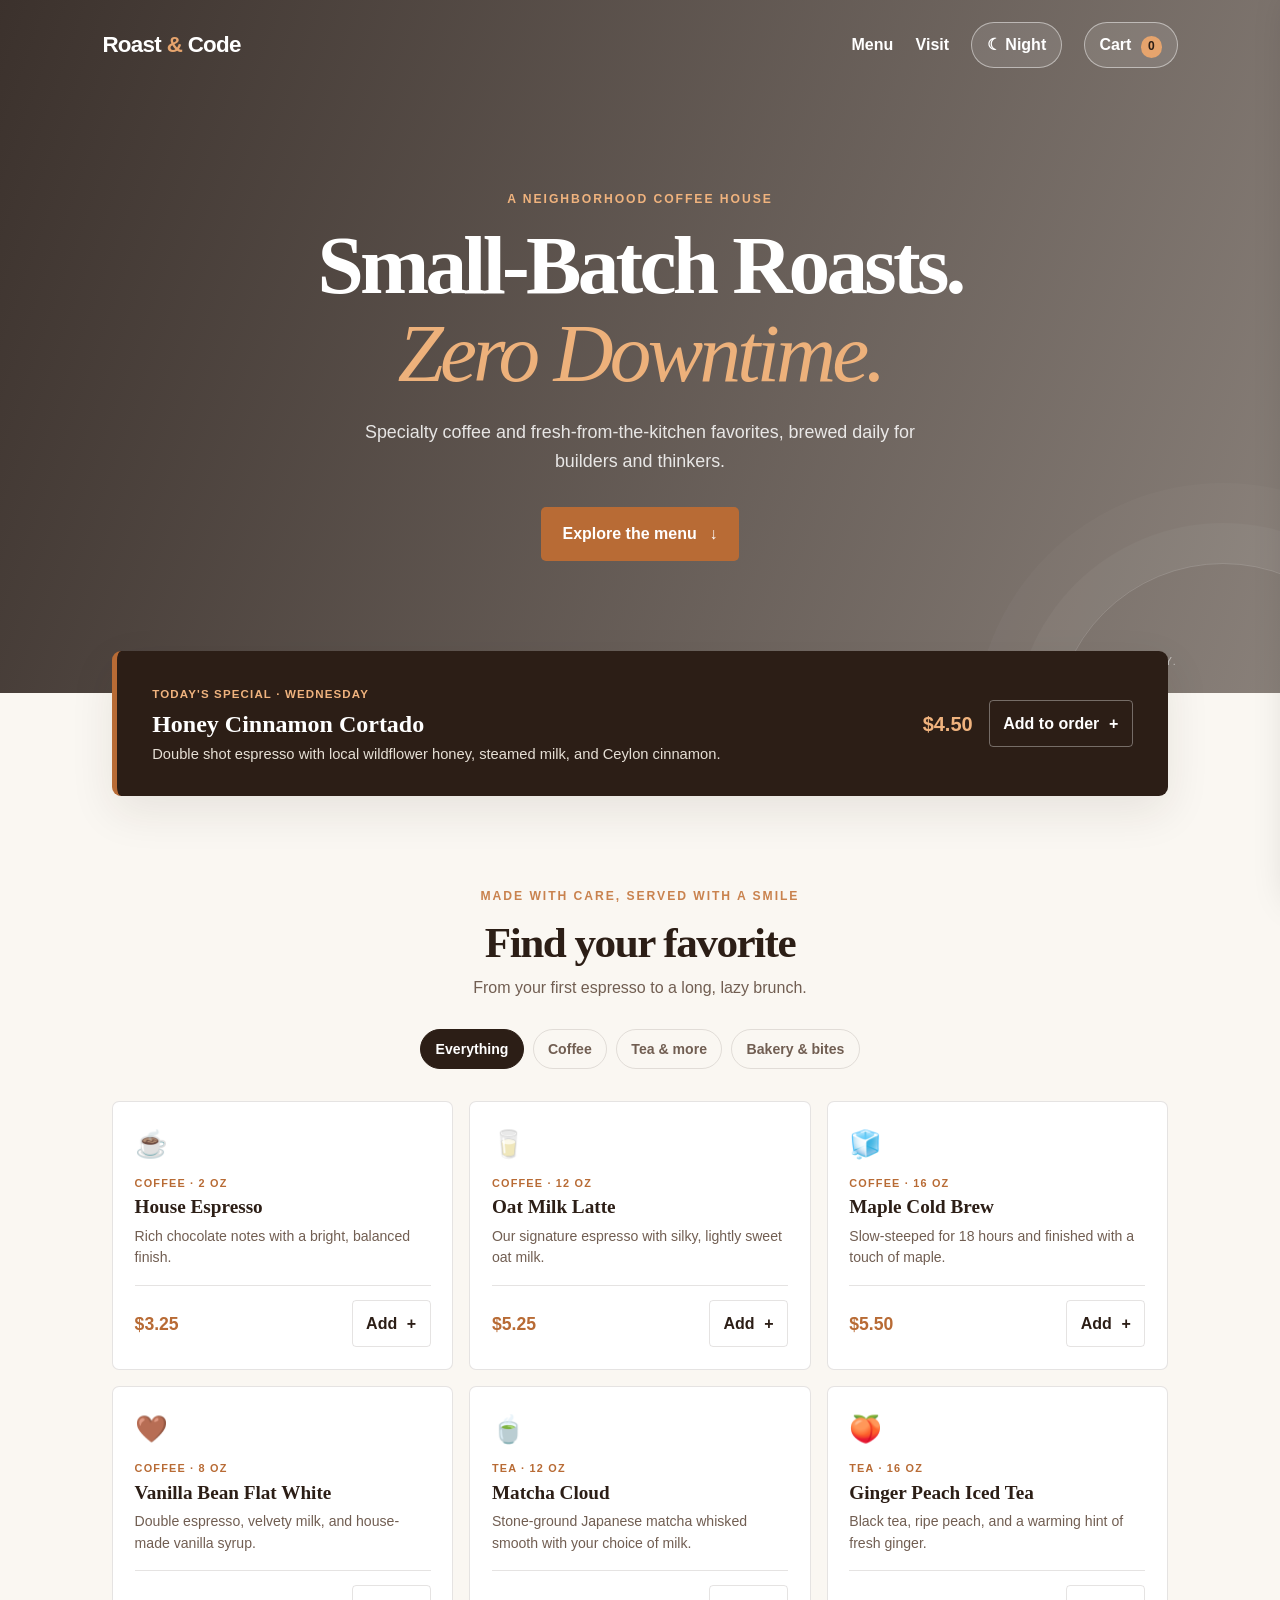
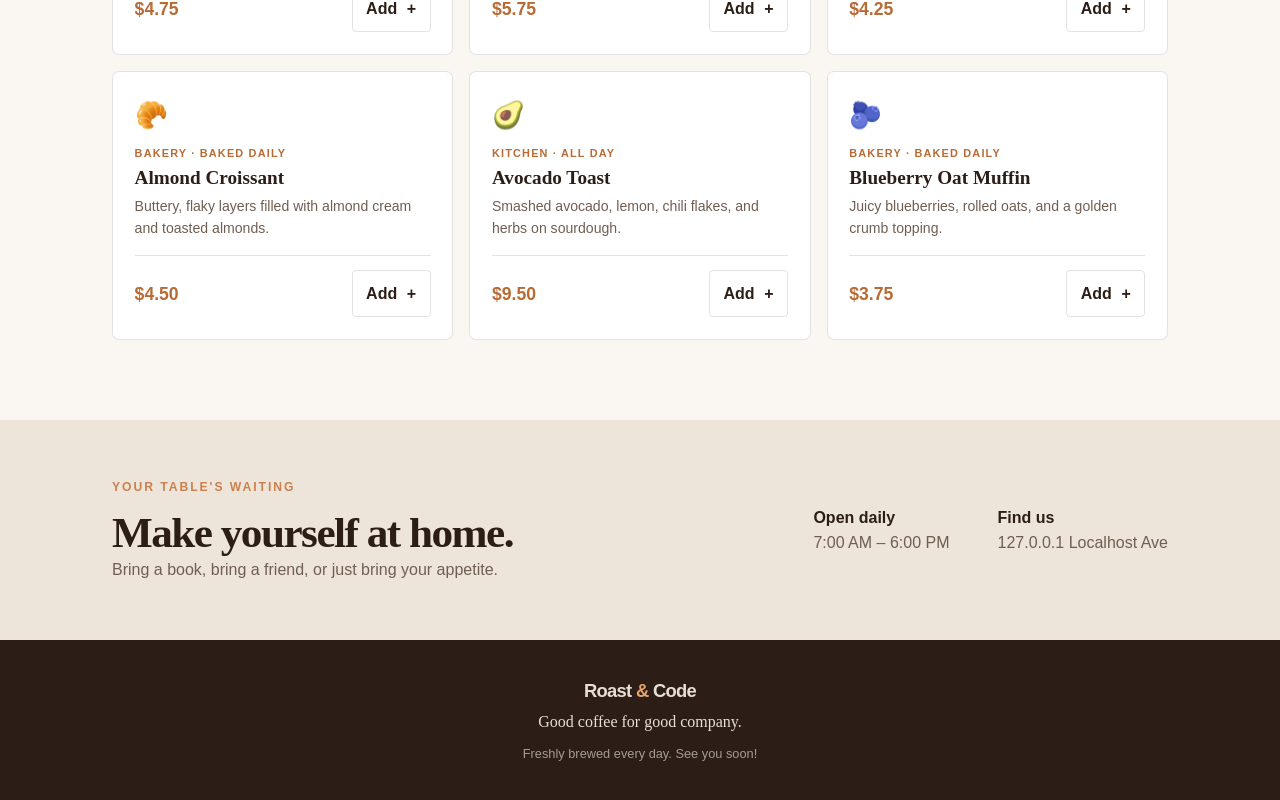
==== index.html @ 89de49c5 "added web files and workflow" ====
<!DOCTYPE html>
<html lang="en">
<head>
  <meta charset="UTF-8">
  <meta name="viewport" content="width=device-width, initial-scale=1.0">
  <meta name="theme-color" content="#faf7f2">
  <meta name="description" content="Small-batch coffee, seasonal drinks, and good food at Roast & Code Cafe.">
  <title>Roast & Code | Artisan Coffee</title>
  <link rel="stylesheet" href="style.css">
</head>
<body>
  <header class="hero">
    <nav class="site-nav" aria-label="Main navigation">
      <a class="logo" href="#home" aria-label="Roast and Code Cafe home">Roast <span>&</span> Code</a>
      <div class="nav-actions">
        <div class="links">
          <a href="#menu">Menu</a>
          <a href="#visit">Visit</a>
        </div>
        <button class="theme-toggle" id="theme-toggle" type="button" aria-label="Switch to night mode" title="Switch to night mode">☾ <span>Night</span></button>
        <button class="cart-toggle" id="cart-toggle" type="button" aria-controls="cart-panel" aria-expanded="false">Cart <span class="cart-count" id="cart-count">0</span></button>
      </div>
    </nav>
    <div class="hero-content" id="home">
      <p class="eyebrow">A neighborhood coffee house</p>
      <h1>Small-Batch Roasts.<br><em>Zero Downtime.</em></h1>
      <p>Specialty coffee and fresh-from-the-kitchen favorites, brewed daily for builders and thinkers.</p>
      <a href="#menu" class="btn">Explore the menu <span aria-hidden="true">↓</span></a>
    </div>
    <div class="hero-note" aria-hidden="true">GOOD COFFEE. GOOD COMPANY.</div>
  </header>

  <main>
    <section class="container special-banner" aria-labelledby="special-title">
      <div class="special-card">
        <div>
          <span class="badge">Today's special · <span id="special-day">Daily</span></span>
          <h2 id="special-title">Honey Cinnamon Cortado</h2>
          <p id="special-desc">Double shot espresso with local wildflower honey, steamed milk, and Ceylon cinnamon.</p>
        </div>
        <div class="special-action"><span class="price" id="special-price">$4.50</span><button class="add-button" type="button" data-add="Honey Cinnamon Cortado">Add to order <span aria-hidden="true">+</span></button></div>
      </div>
    </section>

    <section class="container menu-section" id="menu" aria-labelledby="menu-heading">
      <div class="section-heading">
        <p class="eyebrow">Made with care, served with a smile</p>
        <h2 id="menu-heading">Find your favorite</h2>
        <p>From your first espresso to a long, lazy brunch.</p>
      </div>
      <div class="menu-filters" role="group" aria-label="Filter menu items">
        <button class="filter-button active" type="button" data-filter="all" aria-pressed="true">Everything</button>
        <button class="filter-button" type="button" data-filter="coffee" aria-pressed="false">Coffee</button>
        <button class="filter-button" type="button" data-filter="tea" aria-pressed="false">Tea & more</button>
        <button class="filter-button" type="button" data-filter="food" aria-pressed="false">Bakery & bites</button>
      </div>
      <div class="menu-grid" id="menu-grid">
        <article class="card" data-category="coffee" data-name="House Espresso" data-price="3.25"><div class="item-icon" aria-hidden="true">☕</div><div><p class="item-type">Coffee · 2 oz</p><h3>House Espresso</h3><p>Rich chocolate notes with a bright, balanced finish.</p></div><div class="card-bottom"><span class="price">$3.25</span><button class="add-button" type="button" aria-label="Add House Espresso to cart">Add <span aria-hidden="true">+</span></button></div></article>
        <article class="card" data-category="coffee" data-name="Oat Milk Latte" data-price="5.25"><div class="item-icon" aria-hidden="true">🥛</div><div><p class="item-type">Coffee · 12 oz</p><h3>Oat Milk Latte</h3><p>Our signature espresso with silky, lightly sweet oat milk.</p></div><div class="card-bottom"><span class="price">$5.25</span><button class="add-button" type="button" aria-label="Add Oat Milk Latte to cart">Add <span aria-hidden="true">+</span></button></div></article>
        <article class="card" data-category="coffee" data-name="Maple Cold Brew" data-price="5.50"><div class="item-icon" aria-hidden="true">🧊</div><div><p class="item-type">Coffee · 16 oz</p><h3>Maple Cold Brew</h3><p>Slow-steeped for 18 hours and finished with a touch of maple.</p></div><div class="card-bottom"><span class="price">$5.50</span><button class="add-button" type="button" aria-label="Add Maple Cold Brew to cart">Add <span aria-hidden="true">+</span></button></div></article>
        <article class="card" data-category="coffee" data-name="Vanilla Bean Flat White" data-price="4.75"><div class="item-icon" aria-hidden="true">🤎</div><div><p class="item-type">Coffee · 8 oz</p><h3>Vanilla Bean Flat White</h3><p>Double espresso, velvety milk, and house-made vanilla syrup.</p></div><div class="card-bottom"><span class="price">$4.75</span><button class="add-button" type="button" aria-label="Add Vanilla Bean Flat White to cart">Add <span aria-hidden="true">+</span></button></div></article>
        <article class="card" data-category="tea" data-name="Matcha Cloud" data-price="5.75"><div class="item-icon" aria-hidden="true">🍵</div><div><p class="item-type">Tea · 12 oz</p><h3>Matcha Cloud</h3><p>Stone-ground Japanese matcha whisked smooth with your choice of milk.</p></div><div class="card-bottom"><span class="price">$5.75</span><button class="add-button" type="button" aria-label="Add Matcha Cloud to cart">Add <span aria-hidden="true">+</span></button></div></article>
        <article class="card" data-category="tea" data-name="Ginger Peach Iced Tea" data-price="4.25"><div class="item-icon" aria-hidden="true">🍑</div><div><p class="item-type">Tea · 16 oz</p><h3>Ginger Peach Iced Tea</h3><p>Black tea, ripe peach, and a warming hint of fresh ginger.</p></div><div class="card-bottom"><span class="price">$4.25</span><button class="add-button" type="button" aria-label="Add Ginger Peach Iced Tea to cart">Add <span aria-hidden="true">+</span></button></div></article>
        <article class="card" data-category="food" data-name="Almond Croissant" data-price="4.50"><div class="item-icon" aria-hidden="true">🥐</div><div><p class="item-type">Bakery · baked daily</p><h3>Almond Croissant</h3><p>Buttery, flaky layers filled with almond cream and toasted almonds.</p></div><div class="card-bottom"><span class="price">$4.50</span><button class="add-button" type="button" aria-label="Add Almond Croissant to cart">Add <span aria-hidden="true">+</span></button></div></article>
        <article class="card" data-category="food" data-name="Avocado Toast" data-price="9.50"><div class="item-icon" aria-hidden="true">🥑</div><div><p class="item-type">Kitchen · all day</p><h3>Avocado Toast</h3><p>Smashed avocado, lemon, chili flakes, and herbs on sourdough.</p></div><div class="card-bottom"><span class="price">$9.50</span><button class="add-button" type="button" aria-label="Add Avocado Toast to cart">Add <span aria-hidden="true">+</span></button></div></article>
        <article class="card" data-category="food" data-name="Blueberry Oat Muffin" data-price="3.75"><div class="item-icon" aria-hidden="true">🫐</div><div><p class="item-type">Bakery · baked daily</p><h3>Blueberry Oat Muffin</h3><p>Juicy blueberries, rolled oats, and a golden crumb topping.</p></div><div class="card-bottom"><span class="price">$3.75</span><button class="add-button" type="button" aria-label="Add Blueberry Oat Muffin to cart">Add <span aria-hidden="true">+</span></button></div></article>
      </div>
    </section>

    <section class="visit-strip" id="visit">
      <div class="visit-inner"><div><p class="eyebrow">Your table's waiting</p><h2>Make yourself at home.</h2><p>Bring a book, bring a friend, or just bring your appetite.</p></div><div class="visit-details"><p><strong>Open daily</strong><br>7:00 AM – 6:00 PM</p><p><strong>Find us</strong><br>127.0.0.1 Localhost Ave</p></div></div>
    </section>
  </main>

  <aside class="cart-panel" id="cart-panel" aria-label="Your cart" aria-hidden="true">
    <div class="cart-header"><div><p class="eyebrow">Almost yours</p><h2>Your order</h2></div><button id="close-cart" class="icon-button" type="button" aria-label="Close cart">×</button></div>
    <div class="cart-items" id="cart-items"><p class="empty-cart">Your cart is waiting for something delicious.</p></div>
    <div class="cart-footer"><div class="cart-total"><span>Total</span><strong id="cart-total">$0.00</strong></div><button class="checkout-button" id="checkout-button" type="button" disabled>Place order <span aria-hidden="true">→</span></button><p class="checkout-note">Demo checkout · no payment is collected.</p><p class="order-message" id="order-message" role="status" aria-live="polite"></p></div>
  </aside>
  <div class="cart-backdrop" id="cart-backdrop" hidden></div>

  <footer><p class="logo">Roast <span>&</span> Code</p><p>Good coffee for good company.</p><p class="status">Freshly brewed every day. See you soon!</p></footer>

  <script>
    // Replace this placeholder with the cafe's real order inbox when configuring email delivery.
    const ORDER_EMAIL = 'orders@example.com';
    const cart = new Map();
    const cartPanel = document.getElementById('cart-panel');
    const cartBackdrop = document.getElementById('cart-backdrop');
    const money = amount => `$${amount.toFixed(2)}`;

    // Load today's special when available; the built-in content remains as a fallback.
    fetch(`special.json?t=${Date.now()}`).then(response => {
      if (!response.ok) throw new Error('Special unavailable');
      return response.json();
    }).then(data => {
      document.getElementById('special-day').textContent = data.day;
      document.getElementById('special-title').textContent = data.drink;
      document.getElementById('special-desc').textContent = data.description;
      document.getElementById('special-price').textContent = data.price;
      const price = Number(String(data.price).replace(/[^\d.]/g, ''));
      if (Number.isFinite(price)) {
        const specialCard = document.querySelector('.special-card');
        specialCard.dataset.name = data.drink;
        specialCard.dataset.price = price;
      }
    }).catch(() => {});

    function setCartOpen(open) {
      cartPanel.classList.toggle('open', open);
      cartPanel.setAttribute('aria-hidden', String(!open));
      document.getElementById('cart-toggle').setAttribute('aria-expanded', String(open));
      cartBackdrop.hidden = !open;
      document.body.classList.toggle('cart-open', open);
      if (open) document.getElementById('close-cart').focus();
    }

    function addToCart(name, price) {
      const item = cart.get(name) || { name, price, quantity: 0 };
      item.quantity += 1;
      cart.set(name, item);
      renderCart();
      document.getElementById('order-message').textContent = '';
    }

    function renderCart() {
      const items = [...cart.values()];
      const count = items.reduce((sum, item) => sum + item.quantity, 0);
      document.getElementById('cart-count').textContent = count;
      document.getElementById('cart-items').innerHTML = items.length ? items.map(item => `
        <div class="cart-item">
          <div><h3>${escapeHTML(item.name)}</h3><p>${money(item.price)} each</p></div>
          <div class="quantity-control"><button type="button" data-quantity="${escapeHTML(item.name)}" data-change="-1" aria-label="Remove one ${escapeHTML(item.name)}">−</button><span>${item.quantity}</span><button type="button" data-quantity="${escapeHTML(item.name)}" data-change="1" aria-label="Add one ${escapeHTML(item.name)}">+</button></div>
        </div>`).join('') : '<p class="empty-cart">Your cart is waiting for something delicious.</p>';
      const total = items.reduce((sum, item) => sum + item.price * item.quantity, 0);
      document.getElementById('cart-total').textContent = money(total);
      document.getElementById('checkout-button').disabled = items.length === 0;
    }

    function escapeHTML(value) {
      return value.replace(/[&<>"']/g, char => ({ '&': '&amp;', '<': '&lt;', '>': '&gt;', '"': '&quot;', "'": '&#39;' }[char]));
    }

    document.getElementById('menu-grid').addEventListener('click', event => {
      const button = event.target.closest('.add-button');
      if (!button) return;
      const card = button.closest('.card');
      addToCart(card.dataset.name, Number(card.dataset.price));
      button.classList.add('just-added');
      button.innerHTML = 'Added <span aria-hidden="true">✓</span>';
      window.setTimeout(() => { button.classList.remove('just-added'); button.innerHTML = 'Add <span aria-hidden="true">+</span>'; }, 900);
    });

    document.querySelector('.special-card').addEventListener('click', event => {
      const button = event.target.closest('.add-button');
      if (!button) return;
      const card = button.closest('.special-card');
      addToCart(card.dataset.name || document.getElementById('special-title').textContent, Number(card.dataset.price) || 4.5);
      button.innerHTML = 'Added <span aria-hidden="true">✓</span>';
      window.setTimeout(() => { button.innerHTML = 'Add to order <span aria-hidden="true">+</span>'; }, 900);
    });

    document.getElementById('cart-items').addEventListener('click', event => {
      const button = event.target.closest('[data-quantity]');
      if (!button) return;
      const item = cart.get(button.dataset.quantity);
      if (!item) return;
      item.quantity += Number(button.dataset.change);
      if (item.quantity <= 0) cart.delete(item.name);
      renderCart();
    });

    document.querySelectorAll('.filter-button').forEach(button => button.addEventListener('click', () => {
      document.querySelectorAll('.filter-button').forEach(filter => {
        const active = filter === button;
        filter.classList.toggle('active', active);
        filter.setAttribute('aria-pressed', String(active));
      });
      document.querySelectorAll('.card').forEach(card => {
        card.hidden = button.dataset.filter !== 'all' && card.dataset.category !== button.dataset.filter;
      });
    }));

    document.getElementById('cart-toggle').addEventListener('click', () => setCartOpen(true));
    document.getElementById('close-cart').addEventListener('click', () => setCartOpen(false));
    cartBackdrop.addEventListener('click', () => setCartOpen(false));
    document.addEventListener('keydown', event => { if (event.key === 'Escape') setCartOpen(false); });

    document.getElementById('checkout-button').addEventListener('click', () => {
      const items = [...cart.values()];
      if (!items.length) return;
      const total = items.reduce((sum, item) => sum + item.price * item.quantity, 0);
      const order = items.map(item => `${item.quantity} x ${item.name} (${money(item.price * item.quantity)})`).join('\n');
      const subject = encodeURIComponent('New Roast & Code Cafe order');
      const body = encodeURIComponent(`A demo order has been placed:\n\n${order}\n\nTotal: ${money(total)}\n\nPlease confirm this order with the customer.`);
      document.getElementById('order-message').textContent = 'Order prepared! Your email app will open with the order details. This demo does not collect payment.';
      // mailto opens the customer's email app; automated sending requires a backend or email service.
      window.location.href = `mailto:${ORDER_EMAIL}?subject=${subject}&body=${body}`;
    });

    const themeToggle = document.getElementById('theme-toggle');
    const savedTheme = localStorage.getItem('roast-code-theme');
    if (savedTheme === 'night') document.body.classList.add('night-mode');
    function updateThemeButton() {
      const night = document.body.classList.contains('night-mode');
      themeToggle.innerHTML = night ? '☀ <span>Day</span>' : '☾ <span>Night</span>';
      themeToggle.setAttribute('aria-label', night ? 'Switch to day mode' : 'Switch to night mode');
      themeToggle.title = night ? 'Switch to day mode' : 'Switch to night mode';
    }
    updateThemeButton();
    themeToggle.addEventListener('click', () => {
      document.body.classList.toggle('night-mode');
      localStorage.setItem('roast-code-theme', document.body.classList.contains('night-mode') ? 'night' : 'day');
      updateThemeButton();
    });
  </script>
</body>
</html>
---- style.css ----
:root {
  color-scheme: light;
  --bg: #faf7f2;
  --surface: #fffefa;
  --dark: #2c1e16;
  --muted: #715e52;
  --accent: #b86b35;
  --accent-dark: #945126;
  --card-bg: #fff;
  --line: rgba(44, 30, 22, .12);
  --shadow: 0 16px 45px rgba(44, 30, 22, .09);
}

* { box-sizing: border-box; margin: 0; padding: 0; }
html { scroll-behavior: smooth; }
body {
  font-family: -apple-system, BlinkMacSystemFont, "Segoe UI", Roboto, sans-serif;
  background: var(--bg);
  color: var(--dark);
  line-height: 1.6;
  transition: background-color .3s ease, color .3s ease;
}
button, a { font: inherit; }
button { cursor: pointer; }
a { color: inherit; }
.site-nav { display: flex; justify-content: space-between; align-items: center; padding: 1.4rem 8%; position: relative; z-index: 1; }
.logo { color: inherit; font-weight: 850; font-size: 1.4rem; letter-spacing: -.7px; text-decoration: none; }
.logo span, footer .logo span { color: #e6a46d; }
.nav-actions, .links { display: flex; align-items: center; gap: 1.4rem; }
.links a { text-decoration: none; font-weight: 600; }
.links a:hover { color: #f0b37e; }
.theme-toggle, .cart-toggle { border: 1px solid rgba(255,255,255,.48); border-radius: 999px; background: rgba(255,255,255,.1); color: #fff; padding: .55rem .9rem; font-weight: 650; transition: background .2s, transform .2s; }
.theme-toggle:hover, .cart-toggle:hover { background: rgba(255,255,255,.22); transform: translateY(-1px); }
.cart-count { display: inline-grid; place-items: center; min-width: 1.35rem; height: 1.35rem; margin-left: .3rem; padding: 0 .25rem; border-radius: 50%; background: #e6a46d; color: #2c1e16; font-size: .75rem; }
.hero { position: relative; min-height: 77vh; display: flex; flex-direction: column; overflow: hidden; color: #fff; background: linear-gradient(110deg, rgba(33,22,17,.88), rgba(44,30,22,.55)), url('https://images.unsplash.com/photo-1497935586351-b67a49e012bf?auto=format&fit=crop&w=1800&q=85') center 53%/cover; }
.hero::after { content: ""; position: absolute; width: 21rem; height: 21rem; border: 1px solid rgba(255,255,255,.16); border-radius: 50%; right: -7rem; bottom: -13rem; box-shadow: 0 0 0 2.5rem rgba(255,255,255,.035), 0 0 0 5rem rgba(255,255,255,.025); }
.hero-content { position: relative; z-index: 1; margin: auto; text-align: center; max-width: 760px; padding: 3rem 2rem 5rem; animation: rise-in .8s ease both; }
.eyebrow { color: #c9824e; font-size: .76rem; font-weight: 800; letter-spacing: .16em; text-transform: uppercase; margin-bottom: .7rem; }
.hero-content .eyebrow { color: #f0b37e; }
.hero-content h1 { font-family: Georgia, "Times New Roman", serif; font-size: clamp(2.9rem, 7vw, 5.2rem); line-height: 1.06; letter-spacing: -.045em; margin-bottom: 1.3rem; }
.hero-content h1 em { color: #edb17b; font-weight: 500; }
.hero-content > p:not(.eyebrow) { max-width: 560px; margin: 0 auto 2rem; color: rgba(255,255,255,.85); font-size: 1.12rem; }
.btn { display: inline-flex; gap: .8rem; align-items: center; padding: .88rem 1.35rem; background: var(--accent); color: #fff; text-decoration: none; border-radius: 5px; font-weight: 700; transition: background .2s, transform .2s; }
.btn:hover { background: #c77b46; transform: translateY(-2px); }
.hero-note { position: absolute; bottom: 1.4rem; right: 8%; color: rgba(255,255,255,.55); font-size: .65rem; letter-spacing: .2em; }
.container { max-width: 1120px; margin: 0 auto; padding: 0 2rem; }
.special-banner { position: relative; z-index: 2; margin-top: -2.6rem; }
.special-card { display: flex; align-items: center; justify-content: space-between; gap: 2rem; background: var(--dark); color: #fff; padding: 1.8rem 2.2rem; border-radius: 9px; border-left: 5px solid var(--accent); box-shadow: var(--shadow); }
.badge { display: inline-block; color: #f0b37e; font-size: .72rem; font-weight: 800; letter-spacing: .1em; text-transform: uppercase; margin-bottom: .45rem; }
.special-card h2 { font: 600 1.5rem Georgia, serif; margin-bottom: .35rem; }
.special-card p:not(.eyebrow) { color: #e6dfd5; font-size: .92rem; }
.special-action { display: flex; align-items: center; gap: 1rem; flex-shrink: 0; }
.price { color: var(--accent); font-weight: 800; font-size: 1.1rem; white-space: nowrap; }
.special-card .price { color: #f0b37e; font-size: 1.25rem; }
.add-button { display: inline-flex; align-items: center; justify-content: center; gap: .6rem; padding: .62rem .85rem; border: 1px solid var(--line); border-radius: 4px; background: transparent; color: var(--dark); font-weight: 700; white-space: nowrap; transition: .2s ease; }
.add-button:hover, .add-button.just-added { background: var(--accent); border-color: var(--accent); color: white; }
.special-card .add-button { border-color: rgba(255,255,255,.35); color: #fff; }
.special-card .add-button:hover { border-color: var(--accent); }
.menu-section { padding-top: 5.7rem; padding-bottom: 5rem; }
.section-heading { text-align: center; margin-bottom: 1.8rem; }
.section-heading h2, .visit-inner h2 { font: 600 clamp(2rem, 4vw, 2.7rem) Georgia, serif; letter-spacing: -.035em; }
.section-heading > p:last-child { color: var(--muted); margin-top: .5rem; }
.menu-filters { display: flex; justify-content: center; flex-wrap: wrap; gap: .55rem; margin-bottom: 2rem; }
.filter-button { border: 1px solid var(--line); background: transparent; border-radius: 99px; padding: .48rem .9rem; color: var(--muted); font-size: .88rem; font-weight: 650; transition: .2s; }
.filter-button:hover, .filter-button.active { background: var(--dark); border-color: var(--dark); color: #fff; }
.menu-grid { display: grid; grid-template-columns: repeat(3, minmax(0, 1fr)); gap: 1rem; }
.card { min-height: 260px; background: var(--card-bg); border: 1px solid var(--line); border-radius: 7px; padding: 1.35rem; display: flex; flex-direction: column; justify-content: space-between; transition: transform .22s ease, box-shadow .22s ease, background .3s ease; animation: rise-in .45s ease both; }
.card:hover { transform: translateY(-5px); box-shadow: var(--shadow); }
.card[hidden] { display: none; }
.item-icon { font-size: 1.65rem; margin-bottom: .6rem; }
.item-type { color: var(--accent); font-size: .68rem; font-weight: 800; letter-spacing: .11em; text-transform: uppercase; margin-bottom: .24rem; }
.card h3 { font: 600 1.2rem Georgia, serif; margin-bottom: .45rem; }
.card p:not(.item-type) { color: var(--muted); font-size: .88rem; line-height: 1.55; }
.card-bottom { display: flex; justify-content: space-between; align-items: center; margin-top: 1rem; padding-top: .85rem; border-top: 1px solid var(--line); }
.visit-strip { background: #eee5da; padding: 3.6rem 2rem; transition: background .3s; }
.visit-inner { max-width: 1056px; margin: auto; display: flex; justify-content: space-between; align-items: center; gap: 2rem; }
.visit-inner > div:first-child > p:last-child, .visit-details { color: var(--muted); }
.visit-details { display: flex; gap: 3rem; }
.visit-details strong { color: var(--dark); }
footer { background: var(--dark); color: #e6dfd5; text-align: center; padding: 2.2rem 1rem; }
footer .logo { font-size: 1.15rem; }
footer > p:nth-child(2) { font-family: Georgia, serif; margin-top: .25rem; }
footer .status { opacity: .65; font-size: .8rem; margin-top: .6rem; }
.cart-backdrop { position: fixed; z-index: 9; inset: 0; background: rgba(17,12,9,.48); backdrop-filter: blur(2px); }
.cart-backdrop[hidden] { display: none; }
.cart-panel { position: fixed; z-index: 10; top: 0; right: 0; width: min(440px, 100%); height: 100dvh; display: flex; flex-direction: column; padding: 1.6rem; background: var(--surface); box-shadow: -12px 0 35px rgba(0,0,0,.15); transform: translateX(105%); transition: transform .3s ease; }
.cart-panel.open { transform: translateX(0); }
.cart-header { display: flex; justify-content: space-between; align-items: center; padding-bottom: 1rem; border-bottom: 1px solid var(--line); }
.cart-header h2 { font: 600 1.8rem Georgia, serif; }
.icon-button { border: 0; background: transparent; color: var(--dark); font-size: 2rem; line-height: 1; }
.cart-items { flex: 1; overflow-y: auto; padding: .7rem 0; }
.empty-cart { color: var(--muted); padding: 2rem 0; text-align: center; }
.cart-item { display: flex; justify-content: space-between; align-items: center; gap: 1rem; padding: 1rem 0; border-bottom: 1px solid var(--line); }
.cart-item h3 { font: 600 1rem Georgia, serif; }
.cart-item p { color: var(--muted); font-size: .82rem; }
.quantity-control { display: flex; align-items: center; gap: .7rem; }
.quantity-control button { width: 2rem; height: 2rem; border: 1px solid var(--line); border-radius: 50%; color: var(--dark); background: transparent; font-size: 1.1rem; }
.cart-footer { border-top: 1px solid var(--line); padding-top: 1rem; }
.cart-total { display: flex; justify-content: space-between; margin-bottom: 1rem; font-size: 1.1rem; }
.checkout-button { width: 100%; padding: .9rem; background: var(--accent); border: 0; border-radius: 5px; color: white; font-weight: 750; }
.checkout-button:hover:not(:disabled) { background: var(--accent-dark); }
.checkout-button:disabled { opacity: .45; cursor: not-allowed; }
.checkout-note, .order-message { text-align: center; color: var(--muted); font-size: .78rem; margin-top: .65rem; }
.order-message { color: var(--accent-dark); }
body.cart-open { overflow: hidden; }
body.night-mode { color-scheme: dark; --bg: #181512; --surface: #211d19; --dark: #f1e9df; --muted: #c2b2a4; --card-bg: #24201c; --line: rgba(244,230,215,.15); --shadow: 0 16px 45px rgba(0,0,0,.25); }
.night-mode .visit-strip { background: #26211c; }
.night-mode .special-card { background: #30251d; }
.night-mode .special-card p:not(.eyebrow) { color: #e6dfd5; }
.night-mode .filter-button:hover, .night-mode .filter-button.active { background: #e6a46d; border-color: #e6a46d; color: #241a13; }
.night-mode .visit-details strong { color: #f1e9df; }
:focus-visible { outline: 3px solid #e6a46d; outline-offset: 3px; }
@keyframes rise-in { from { opacity: 0; transform: translateY(14px); } to { opacity: 1; transform: translateY(0); } }
@media (max-width: 800px) { .menu-grid { grid-template-columns: repeat(2, minmax(0, 1fr)); } .visit-inner { align-items: flex-start; flex-direction: column; } }
@media (max-width: 600px) {
  .site-nav { padding: 1rem 5%; align-items: flex-start; }
  .nav-actions { gap: .55rem; flex-wrap: wrap; justify-content: flex-end; }
  .links { gap: .8rem; }
  .links a { font-size: .9rem; }
  .theme-toggle, .cart-toggle { padding: .45rem .65rem; font-size: .85rem; }
  .logo { font-size: 1.15rem; padding-top: .3rem; white-space: nowrap; }
  .hero { min-height: 72vh; }
  .hero-content { padding: 2.5rem 1.2rem 4rem; }
  .hero-content h1 { font-size: clamp(2.65rem, 12vw, 4rem); }
  .container { padding: 0 1.1rem; }
  .special-card { align-items: flex-start; flex-direction: column; gap: 1rem; padding: 1.5rem; }
  .special-action { width: 100%; justify-content: space-between; }
  .menu-section { padding-top: 4rem; padding-bottom: 3.5rem; }
  .menu-grid { grid-template-columns: 1fr; }
  .card { min-height: 225px; }
  .visit-details { gap: 1.8rem; flex-wrap: wrap; }
}
@media (prefers-reduced-motion: reduce) { *, *::before, *::after { scroll-behavior: auto !important; animation-duration: .01ms !important; transition-duration: .01ms !important; } }
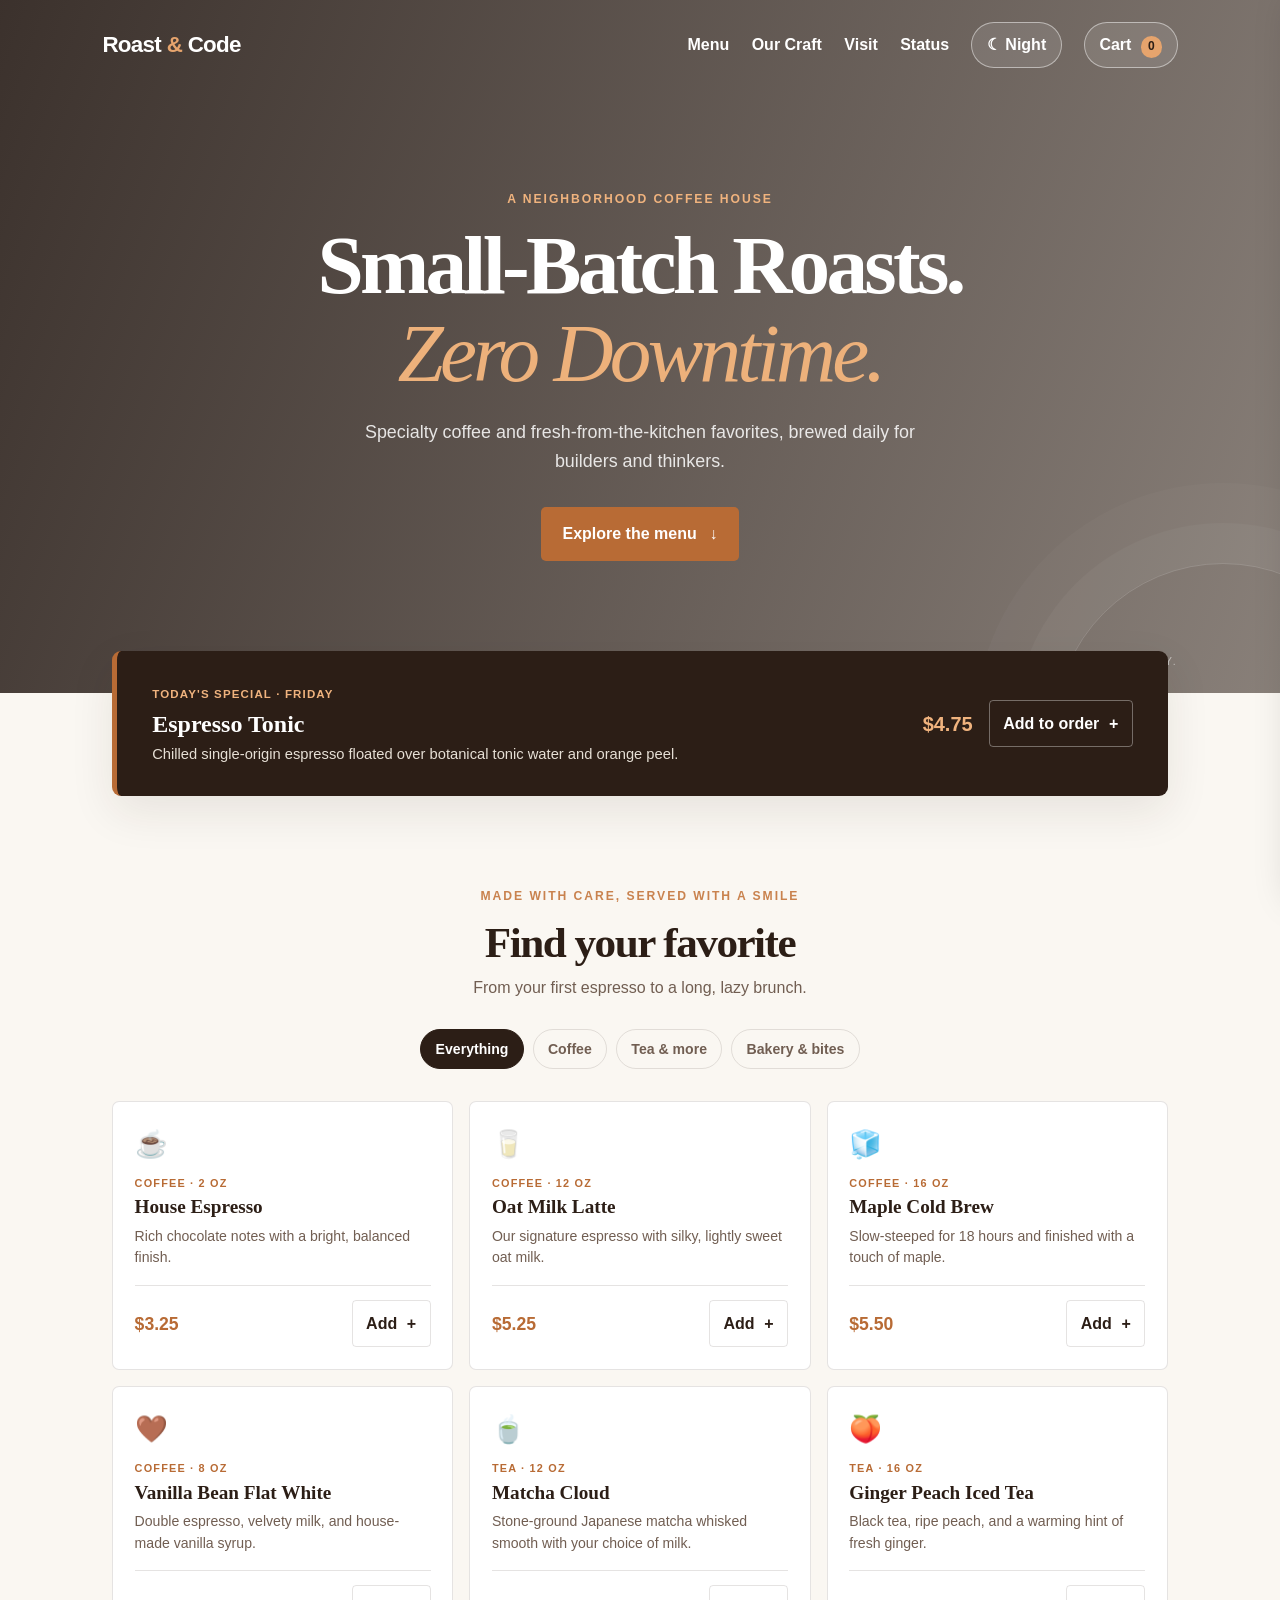
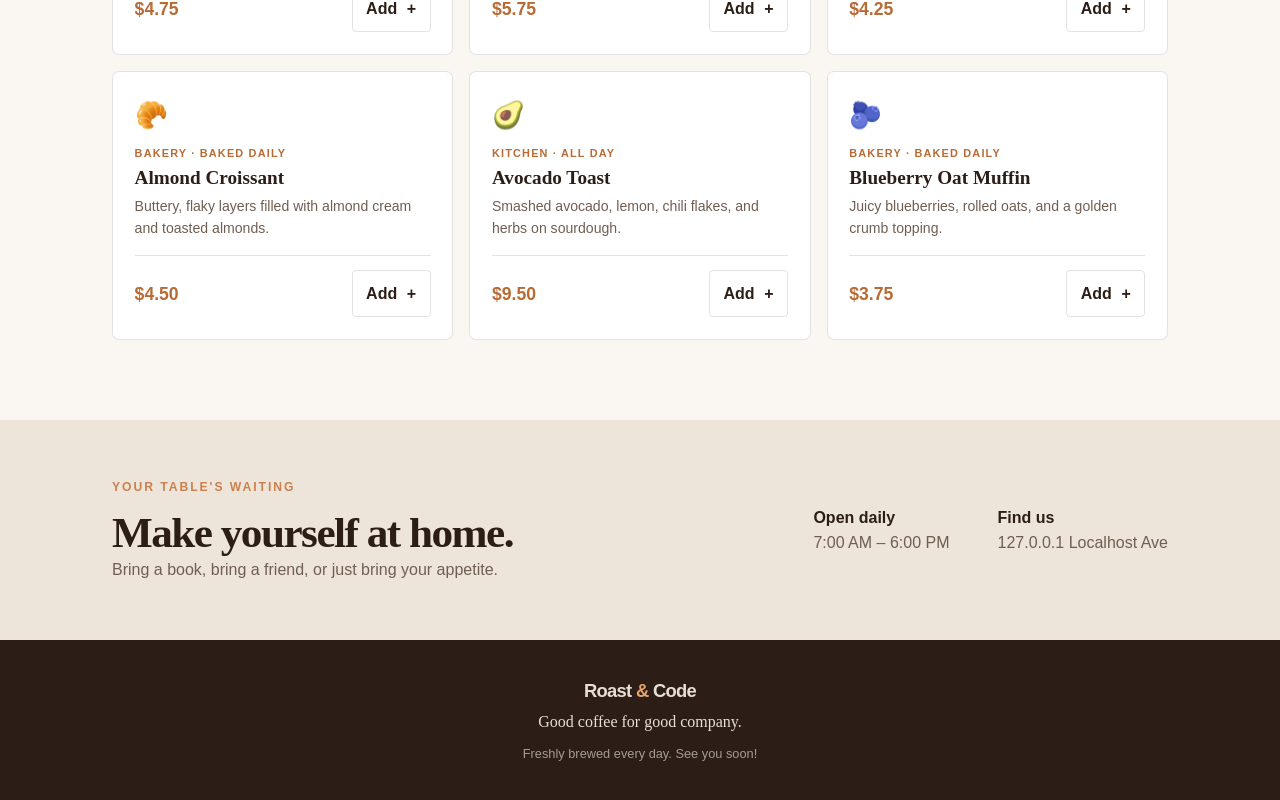
==== commit 70bfd04f: "added status page" ====
--- a/index.html
+++ b/index.html
@@ -14,9 +14,11 @@
       <a class="logo" href="#home" aria-label="Roast and Code Cafe home">Roast <span>&</span> Code</a>
       <div class="nav-actions">
         <div class="links">
-          <a href="#menu">Menu</a>
-          <a href="#visit">Visit</a>
-        </div>
+        <a href="#menu">Menu</a>
+        <a href="#about">Our Craft</a>
+        <a href="#visit">Visit</a>
+        <a href="status.html">Status</a>
+      </div>
         <button class="theme-toggle" id="theme-toggle" type="button" aria-label="Switch to night mode" title="Switch to night mode">☾ <span>Night</span></button>
         <button class="cart-toggle" id="cart-toggle" type="button" aria-controls="cart-panel" aria-expanded="false">Cart <span class="cart-count" id="cart-count">0</span></button>
       </div>
--- a/style.css
+++ b/style.css
@@ -131,3 +131,167 @@
   .visit-details { gap: 1.8rem; flex-wrap: wrap; }
 }
 @media (prefers-reduced-motion: reduce) { *, *::before, *::after { scroll-behavior: auto !important; animation-duration: .01ms !important; transition-duration: .01ms !important; } }
+
+/* Status Dashboard Page */
+.status-header {
+  background: var(--dark);
+  color: #fff;
+}
+
+.status-header .logo-link,
+.status-header .links a {
+  color: #fff;
+  text-decoration: none;
+}
+
+.active-link {
+  border-bottom: 2px solid var(--accent);
+  padding-bottom: 3px;
+}
+
+.status-banner {
+  padding: 2rem;
+  border-radius: 12px;
+  color: #fff;
+  margin-bottom: 2rem;
+  transition: background 0.3s ease;
+}
+
+.status-banner.operational {
+  background: linear-gradient(135deg, #1e4d3b, #2b6e54);
+}
+
+.status-banner.degraded {
+  background: linear-gradient(135deg, #7a2323, #a33232);
+}
+
+.status-indicator {
+  display: flex;
+  align-items: center;
+  gap: 0.75rem;
+  margin-bottom: 0.4rem;
+}
+
+.status-indicator h1 {
+  font-size: 1.75rem;
+}
+
+.pulse-dot {
+  width: 14px;
+  height: 14px;
+  background: #4ade80;
+  border-radius: 50%;
+  box-shadow: 0 0 0 4px rgba(74, 222, 128, 0.25);
+}
+
+.degraded .pulse-dot {
+  background: #f87171;
+  box-shadow: 0 0 0 4px rgba(248, 113, 113, 0.25);
+}
+
+.metrics-grid {
+  display: grid;
+  grid-template-columns: repeat(auto-fit, minmax(240px, 1fr));
+  gap: 1.5rem;
+  margin-bottom: 3rem;
+}
+
+.runs-header {
+  display: flex;
+  justify-content: space-between;
+  align-items: center;
+  margin-bottom: 1.25rem;
+}
+
+.runs-header h2 {
+  margin-bottom: 0;
+  font-size: 1.5rem;
+}
+
+.btn-small {
+  background: var(--dark);
+  color: #fff;
+  border: none;
+  padding: 0.55rem 1rem;
+  border-radius: 6px;
+  cursor: pointer;
+  font-weight: 600;
+}
+
+.btn-small:hover {
+  opacity: 0.85;
+}
+
+.runs-list {
+  background: var(--card-bg);
+  border-radius: 10px;
+  box-shadow: 0 4px 15px rgba(0, 0, 0, 0.04);
+  overflow: hidden;
+}
+
+.run-row {
+  display: flex;
+  justify-content: space-between;
+  align-items: center;
+  padding: 1.15rem 1.5rem;
+  border-bottom: 1px solid #f0e8df;
+  gap: 1rem;
+  flex-wrap: wrap;
+}
+
+.run-row:last-child {
+  border-bottom: none;
+}
+
+.run-info {
+  display: flex;
+  flex-direction: column;
+}
+
+.run-meta {
+  font-size: 0.85rem;
+  color: #6e5a4f;
+  margin-top: 0.2rem;
+}
+
+.run-actions {
+  display: flex;
+  align-items: center;
+  gap: 1rem;
+}
+
+.badge-ok, .badge-err, .badge-warn {
+  font-size: 0.78rem;
+  font-weight: 700;
+  text-transform: uppercase;
+  padding: 0.25rem 0.65rem;
+  border-radius: 999px;
+  display: inline-block;
+  width: fit-content;
+}
+
+.badge-ok {
+  background: #dcfce7;
+  color: #166534;
+}
+
+.badge-err {
+  background: #fee2e2;
+  color: #991b1b;
+}
+
+.badge-warn {
+  background: #fef3c7;
+  color: #92400e;
+}
+
+.log-link {
+  font-size: 0.85rem;
+  font-weight: 600;
+  color: var(--accent);
+  text-decoration: none;
+}
+
+.log-link:hover {
+  text-decoration: underline;
+}
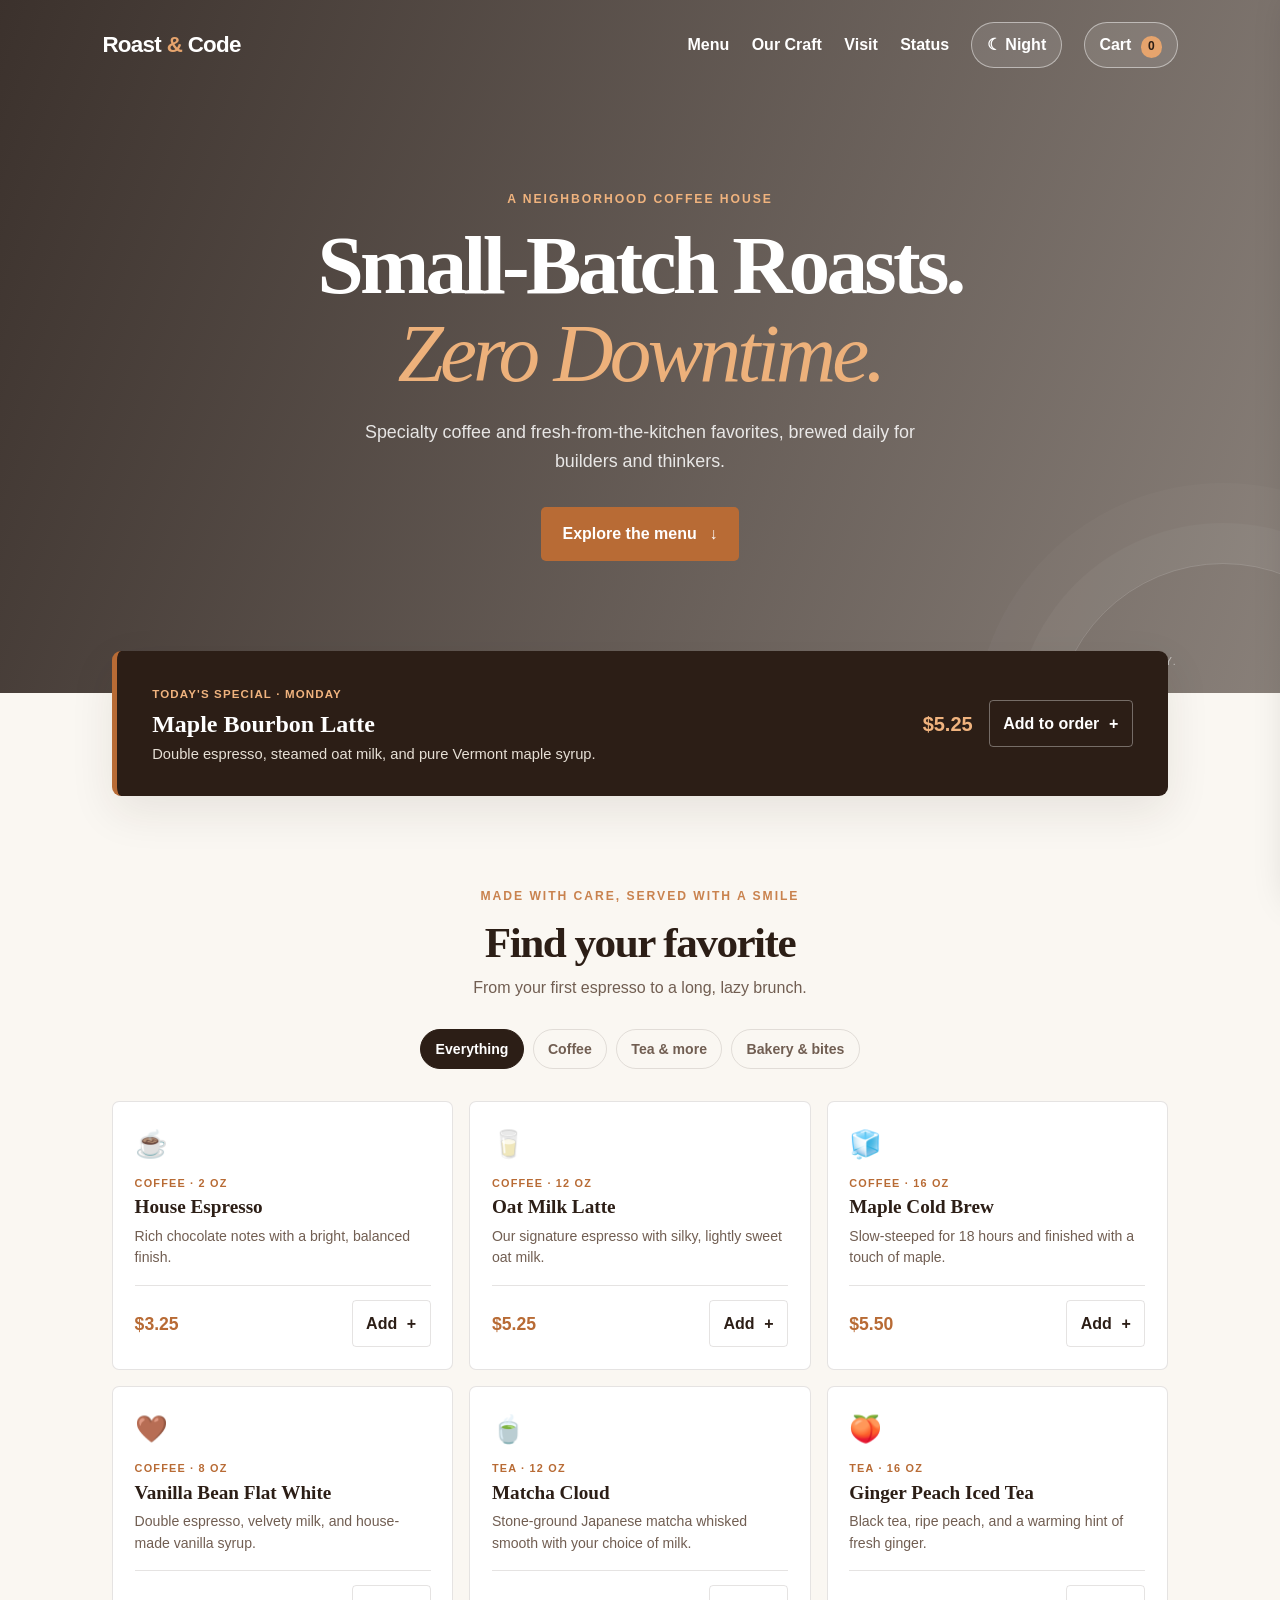
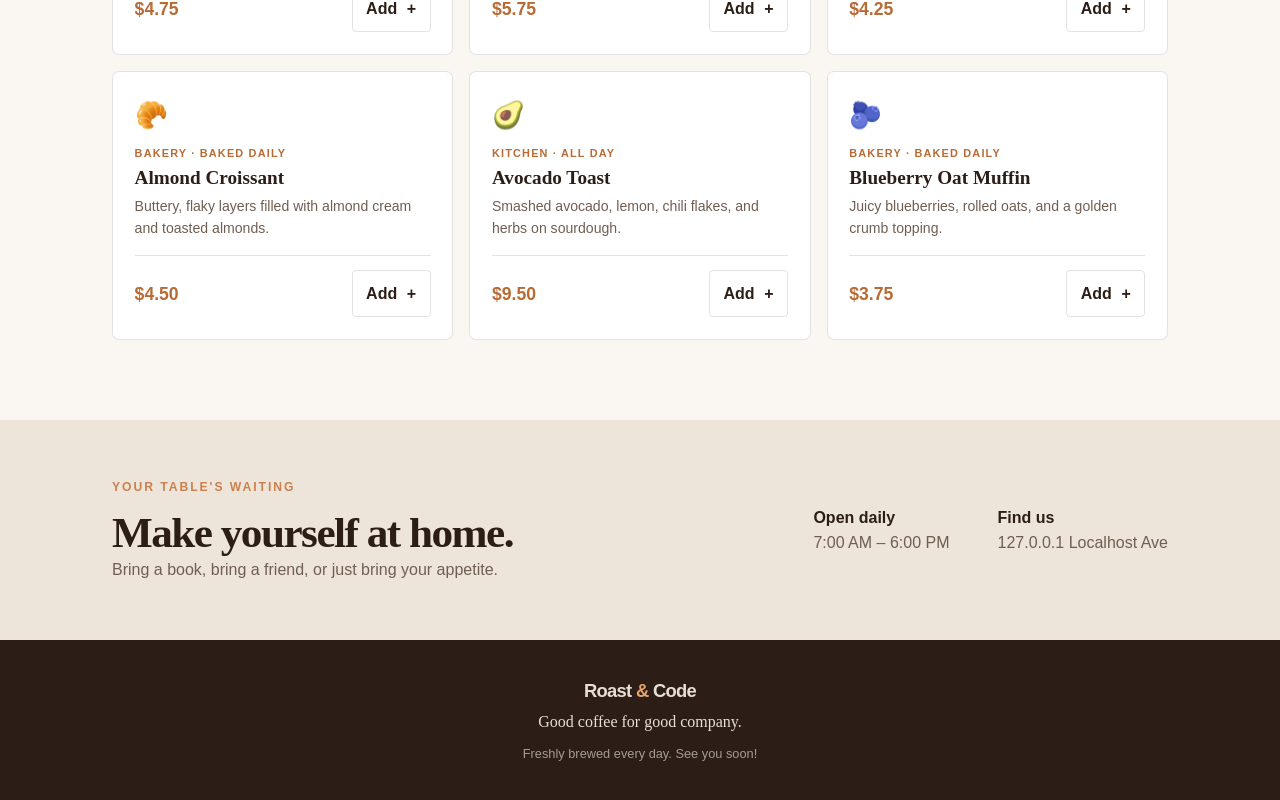
==== commit 53d9dda3: "changes in index page so it stays on home page when clicked in logo" ====
--- a/index.html
+++ b/index.html
@@ -11,7 +11,7 @@
 <body>
   <header class="hero">
     <nav class="site-nav" aria-label="Main navigation">
-      <a class="logo" href="#home" aria-label="Roast and Code Cafe home">Roast <span>&</span> Code</a>
+      <a class="logo" href="" aria-label="Roast and Code Cafe home">Roast <span>&</span> Code</a>
       <div class="nav-actions">
         <div class="links">
         <a href="#menu">Menu</a>
